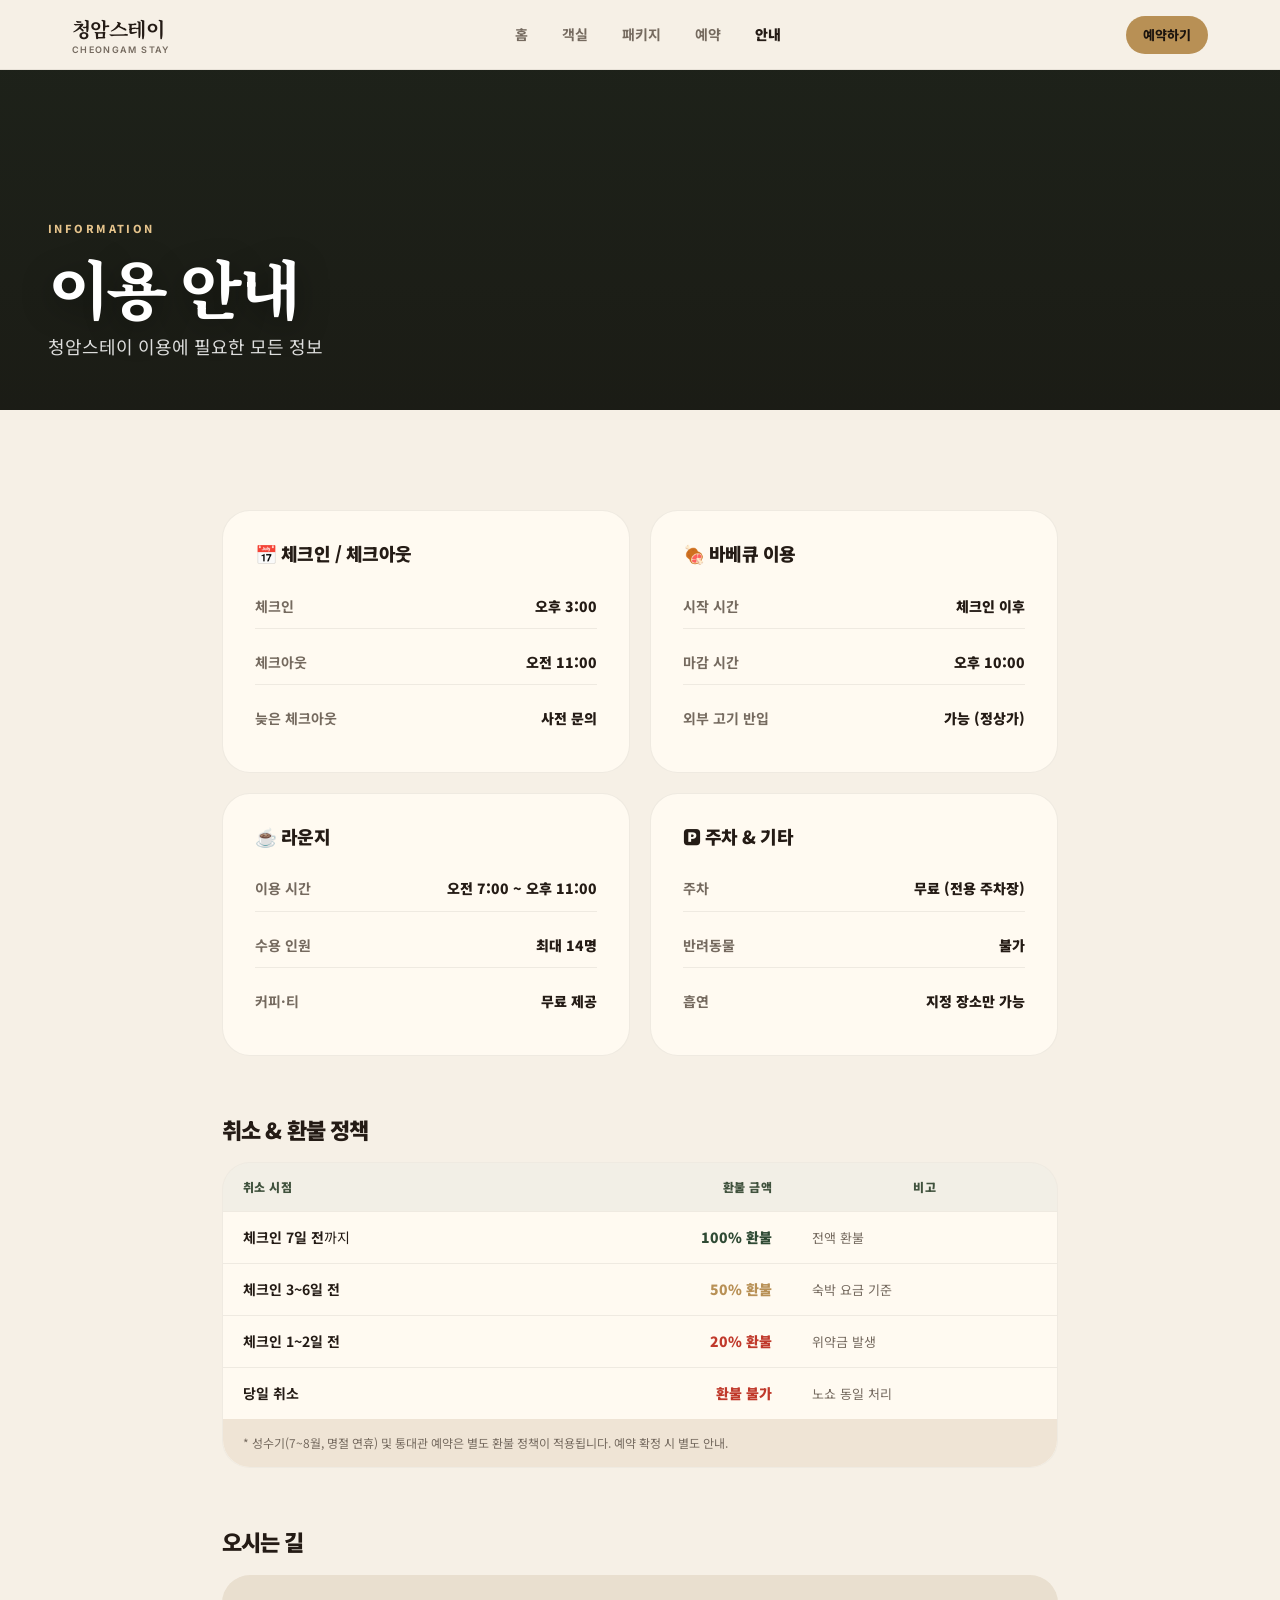
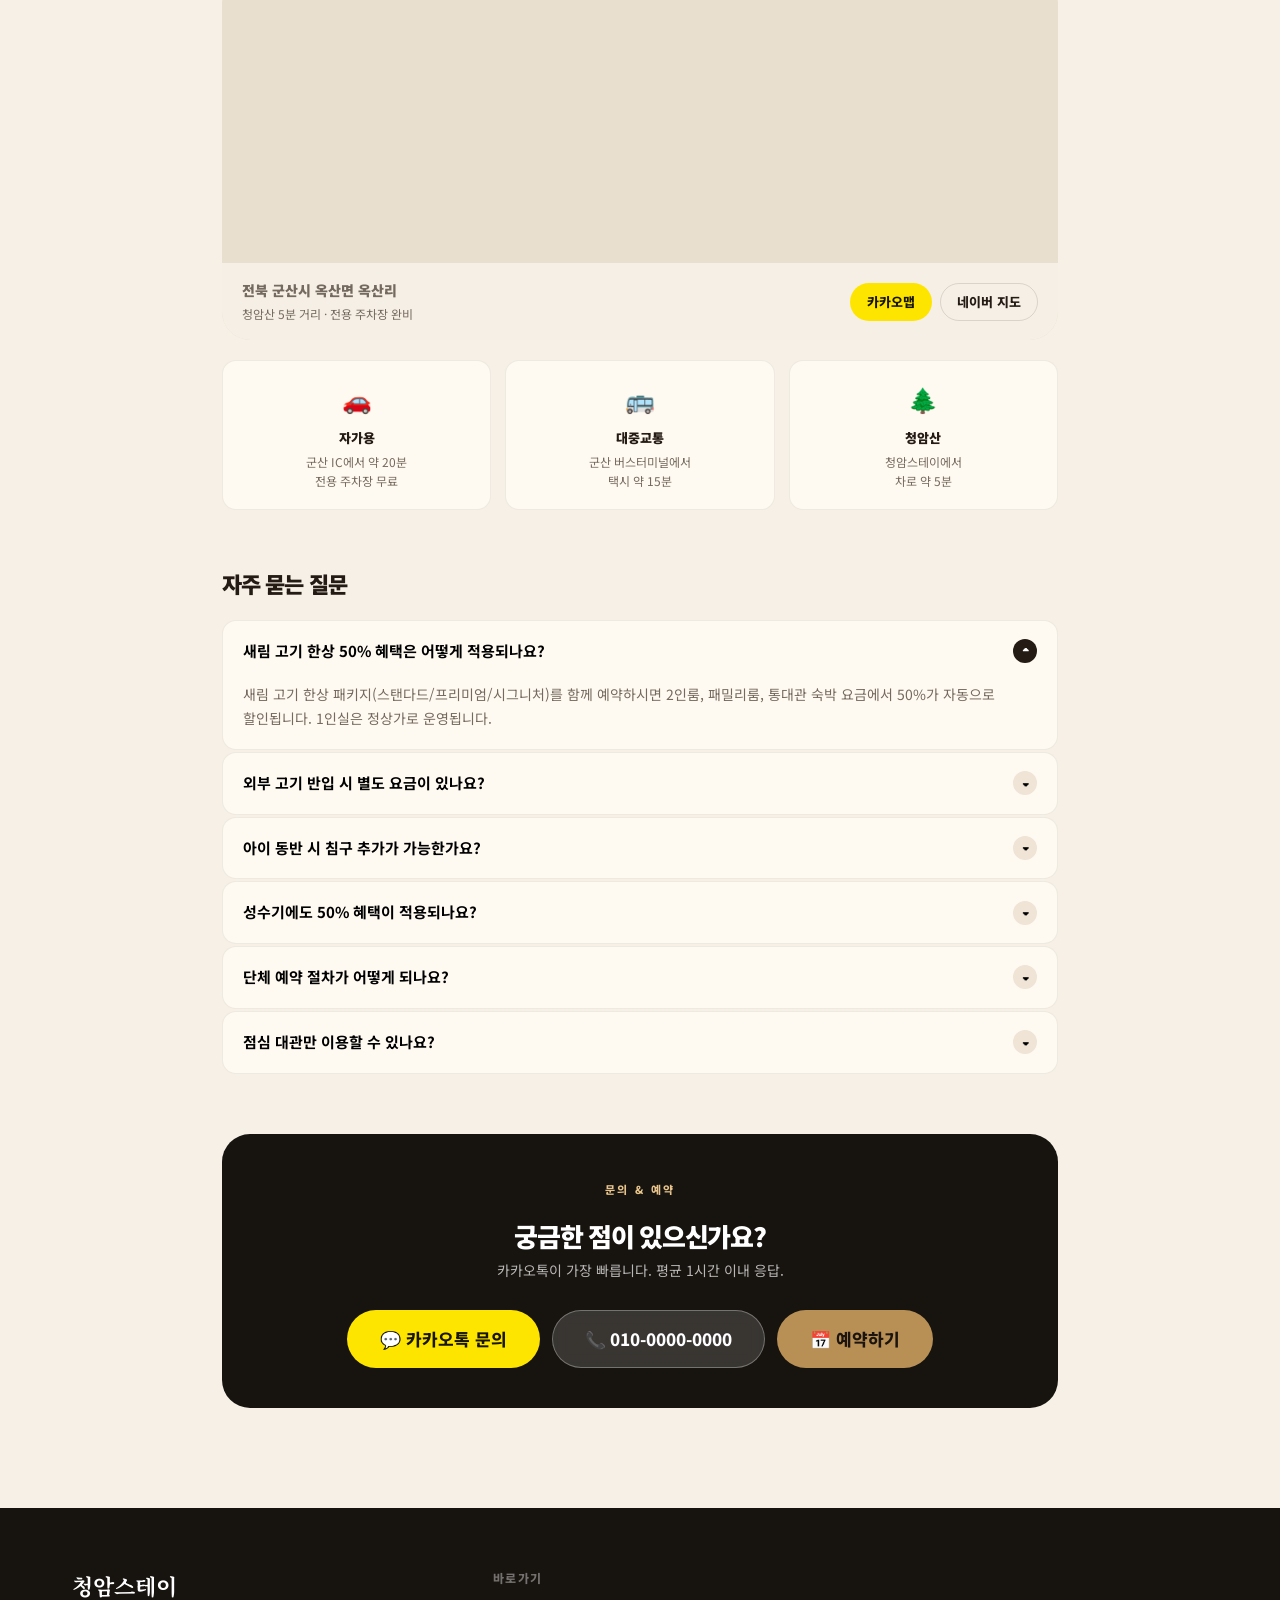
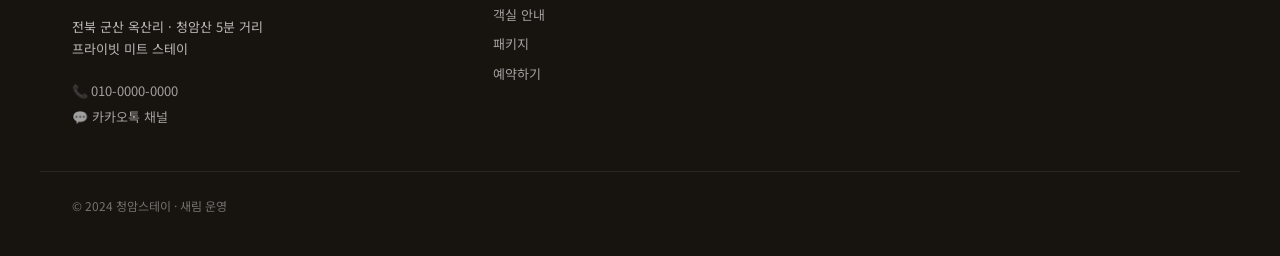
==== about.html @ bd7e9aa5 "feat: 청암스테이 예약 웹사이트 전면 재구축 - 야놀자/에어비앤비 스타일 멀티페이지 숙박 예약 사이트 - 페이지: index, rooms, packages, reservatio" ====
<!DOCTYPE html>
<html lang="ko">
<head>
  <meta charset="UTF-8"/>
  <meta name="viewport" content="width=device-width, initial-scale=1.0"/>
  <title>이용 안내 | 청암스테이</title>
  <link rel="preconnect" href="https://fonts.googleapis.com"/>
  <link rel="preconnect" href="https://fonts.gstatic.com" crossorigin/>
  <link href="https://fonts.googleapis.com/css2?family=Inter:wght@400;500;700;800;900&family=Noto+Sans+KR:wght@400;500;700;800;900&family=Noto+Serif+KR:wght@500;700;900&display=swap" rel="stylesheet"/>
  <link rel="stylesheet" href="css/style.css"/>
</head>
<body>

<nav class="nav" id="siteNav">
  <div class="nav-inner">
    <a class="nav-brand" href="index.html">
      <div class="nav-logo">청암스테이<span>Cheongam Stay</span></div>
    </a>
    <div class="nav-links">
      <a href="index.html">홈</a>
      <a href="rooms.html">객실</a>
      <a href="packages.html">패키지</a>
      <a href="reservation.html">예약</a>
      <a href="about.html" class="active">안내</a>
    </div>
    <div class="nav-actions">
      <a href="reservation.html" class="btn btn-gold btn-sm">예약하기</a>
      <button class="nav-toggle" id="navToggle"><span></span><span></span><span></span></button>
    </div>
  </div>
</nav>
<div class="nav-drawer" id="navDrawer">
  <a href="index.html">🏠 홈</a>
  <a href="rooms.html">🛏️ 객실 안내</a>
  <a href="packages.html">🥩 패키지</a>
  <a href="reservation.html">📅 예약하기</a>
  <a href="about.html">ℹ️ 이용 안내</a>
  <a href="reservation.html" class="btn btn-gold">예약하기</a>
</div>

<!-- HERO -->
<div class="page-hero" style="height:clamp(200px,28vw,340px)">
  <img src="images/mountain.jpg" alt="청암산" loading="eager" onerror="this.style.display='none'"/>
  <div class="page-hero-content">
    <div>
      <div class="eyebrow" style="color:var(--gold-light)">INFORMATION</div>
      <h1>이용 안내</h1>
      <p>청암스테이 이용에 필요한 모든 정보</p>
    </div>
  </div>
</div>

<section class="section">
  <div class="wrap" style="max-width:900px">

    <!-- 기본 안내 -->
    <div style="display:grid;grid-template-columns:1fr 1fr;gap:20px;margin-bottom:60px" class="fade-up">
      <div style="background:var(--paper);border-radius:var(--r-xl);padding:32px;border:1px solid var(--line-soft)">
        <h3 style="font-size:18px;font-weight:900;margin-bottom:20px;letter-spacing:-.03em">📅 체크인 / 체크아웃</h3>
        <div style="display:grid;gap:12px">
          <div style="display:flex;justify-content:space-between;padding:10px 0;border-bottom:1px solid var(--line-soft);font-size:14px">
            <span style="color:var(--muted);font-weight:700">체크인</span>
            <span style="font-weight:900">오후 3:00</span>
          </div>
          <div style="display:flex;justify-content:space-between;padding:10px 0;border-bottom:1px solid var(--line-soft);font-size:14px">
            <span style="color:var(--muted);font-weight:700">체크아웃</span>
            <span style="font-weight:900">오전 11:00</span>
          </div>
          <div style="display:flex;justify-content:space-between;padding:10px 0;font-size:14px">
            <span style="color:var(--muted);font-weight:700">늦은 체크아웃</span>
            <span style="font-weight:900">사전 문의</span>
          </div>
        </div>
      </div>

      <div style="background:var(--paper);border-radius:var(--r-xl);padding:32px;border:1px solid var(--line-soft)">
        <h3 style="font-size:18px;font-weight:900;margin-bottom:20px;letter-spacing:-.03em">🍖 바베큐 이용</h3>
        <div style="display:grid;gap:12px">
          <div style="display:flex;justify-content:space-between;padding:10px 0;border-bottom:1px solid var(--line-soft);font-size:14px">
            <span style="color:var(--muted);font-weight:700">시작 시간</span>
            <span style="font-weight:900">체크인 이후</span>
          </div>
          <div style="display:flex;justify-content:space-between;padding:10px 0;border-bottom:1px solid var(--line-soft);font-size:14px">
            <span style="color:var(--muted);font-weight:700">마감 시간</span>
            <span style="font-weight:900">오후 10:00</span>
          </div>
          <div style="display:flex;justify-content:space-between;padding:10px 0;font-size:14px">
            <span style="color:var(--muted);font-weight:700">외부 고기 반입</span>
            <span style="font-weight:900">가능 (정상가)</span>
          </div>
        </div>
      </div>

      <div style="background:var(--paper);border-radius:var(--r-xl);padding:32px;border:1px solid var(--line-soft)">
        <h3 style="font-size:18px;font-weight:900;margin-bottom:20px;letter-spacing:-.03em">☕ 라운지</h3>
        <div style="display:grid;gap:12px">
          <div style="display:flex;justify-content:space-between;padding:10px 0;border-bottom:1px solid var(--line-soft);font-size:14px">
            <span style="color:var(--muted);font-weight:700">이용 시간</span>
            <span style="font-weight:900">오전 7:00 ~ 오후 11:00</span>
          </div>
          <div style="display:flex;justify-content:space-between;padding:10px 0;border-bottom:1px solid var(--line-soft);font-size:14px">
            <span style="color:var(--muted);font-weight:700">수용 인원</span>
            <span style="font-weight:900">최대 14명</span>
          </div>
          <div style="display:flex;justify-content:space-between;padding:10px 0;font-size:14px">
            <span style="color:var(--muted);font-weight:700">커피·티</span>
            <span style="font-weight:900">무료 제공</span>
          </div>
        </div>
      </div>

      <div style="background:var(--paper);border-radius:var(--r-xl);padding:32px;border:1px solid var(--line-soft)">
        <h3 style="font-size:18px;font-weight:900;margin-bottom:20px;letter-spacing:-.03em">🅿️ 주차 & 기타</h3>
        <div style="display:grid;gap:12px">
          <div style="display:flex;justify-content:space-between;padding:10px 0;border-bottom:1px solid var(--line-soft);font-size:14px">
            <span style="color:var(--muted);font-weight:700">주차</span>
            <span style="font-weight:900">무료 (전용 주차장)</span>
          </div>
          <div style="display:flex;justify-content:space-between;padding:10px 0;border-bottom:1px solid var(--line-soft);font-size:14px">
            <span style="color:var(--muted);font-weight:700">반려동물</span>
            <span style="font-weight:900">불가</span>
          </div>
          <div style="display:flex;justify-content:space-between;padding:10px 0;font-size:14px">
            <span style="color:var(--muted);font-weight:700">흡연</span>
            <span style="font-weight:900">지정 장소만 가능</span>
          </div>
        </div>
      </div>
    </div>

    <!-- 취소 환불 -->
    <div style="margin-bottom:60px" class="fade-up">
      <h2 style="font-size:22px;font-weight:900;letter-spacing:-.04em;margin-bottom:20px">취소 & 환불 정책</h2>
      <div style="background:var(--paper);border-radius:var(--r-xl);border:1px solid var(--line-soft);overflow:hidden">
        <table style="width:100%;border-collapse:collapse">
          <thead>
            <tr style="background:rgba(47,74,52,.06)">
              <th style="text-align:left;padding:14px 20px;font-size:12px;font-weight:900;color:#40523d;letter-spacing:.04em">취소 시점</th>
              <th style="text-align:right;padding:14px 20px;font-size:12px;font-weight:900;color:#40523d;letter-spacing:.04em">환불 금액</th>
              <th style="padding:14px 20px;font-size:12px;font-weight:900;color:#40523d;letter-spacing:.04em">비고</th>
            </tr>
          </thead>
          <tbody>
            <tr style="border-top:1px solid var(--line-soft)">
              <td style="padding:14px 20px;font-size:14px"><strong>체크인 7일 전</strong>까지</td>
              <td style="padding:14px 20px;font-size:14px;text-align:right;font-weight:900;color:var(--green)">100% 환불</td>
              <td style="padding:14px 20px;font-size:13px;color:var(--muted)">전액 환불</td>
            </tr>
            <tr style="border-top:1px solid var(--line-soft)">
              <td style="padding:14px 20px;font-size:14px"><strong>체크인 3~6일 전</strong></td>
              <td style="padding:14px 20px;font-size:14px;text-align:right;font-weight:900;color:var(--gold)">50% 환불</td>
              <td style="padding:14px 20px;font-size:13px;color:var(--muted)">숙박 요금 기준</td>
            </tr>
            <tr style="border-top:1px solid var(--line-soft)">
              <td style="padding:14px 20px;font-size:14px"><strong>체크인 1~2일 전</strong></td>
              <td style="padding:14px 20px;font-size:14px;text-align:right;font-weight:900;color:#c0392b">20% 환불</td>
              <td style="padding:14px 20px;font-size:13px;color:var(--muted)">위약금 발생</td>
            </tr>
            <tr style="border-top:1px solid var(--line-soft)">
              <td style="padding:14px 20px;font-size:14px"><strong>당일 취소</strong></td>
              <td style="padding:14px 20px;font-size:14px;text-align:right;font-weight:900;color:#c0392b">환불 불가</td>
              <td style="padding:14px 20px;font-size:13px;color:var(--muted)">노쇼 동일 처리</td>
            </tr>
          </tbody>
        </table>
        <div style="padding:14px 20px;background:var(--bg-soft);font-size:12px;color:var(--muted)">
          * 성수기(7~8월, 명절 연휴) 및 통대관 예약은 별도 환불 정책이 적용됩니다. 예약 확정 시 별도 안내.
        </div>
      </div>
    </div>

    <!-- 오시는 길 -->
    <div style="margin-bottom:60px" class="fade-up" id="location">
      <h2 style="font-size:22px;font-weight:900;letter-spacing:-.04em;margin-bottom:20px">오시는 길</h2>

      <div class="map-placeholder">
        <!-- 실제 서비스 시 구글 지도 또는 카카오 지도 iframe으로 교체 -->
        <iframe
          src="https://www.google.com/maps/embed?pb=!1m18!1m12!1m3!1d3177.000!2d126.73!3d35.96!2m3!1f0!2f0!3f0!3m2!1i1024!2i768!4f13.1!3m3!1m2!1s0x0%3A0x0!2z6rSR7KCc7Iqk7Yq4!5e0!3m2!1sko!2skr!4v0000000000"
          allowfullscreen=""
          loading="lazy"
          title="청암스테이 위치"
          style="opacity:0.8"
          onerror="this.parentElement.innerHTML='<div style=\'padding:40px;text-align:center\'><div style=\'font-size:40px;margin-bottom:12px\'>📍</div><div style=\'font-size:16px;font-weight:700\'>전북 군산시 옥산면 옥산리</div><div style=\'font-size:13px;color:var(--muted);margin-top:6px\'>청암산 5분 거리</div></div>'"
        ></iframe>
        <div style="position:absolute;bottom:0;left:0;right:0;background:rgba(246,240,230,.95);padding:16px 20px;display:flex;justify-content:space-between;align-items:center;flex-wrap:wrap;gap:10px">
          <div>
            <div style="font-size:14px;font-weight:900">전북 군산시 옥산면 옥산리</div>
            <div style="font-size:12px;color:var(--muted);margin-top:2px">청암산 5분 거리 · 전용 주차장 완비</div>
          </div>
          <div style="display:flex;gap:8px">
            <a href="https://map.kakao.com" target="_blank" rel="noopener" class="btn btn-kakao btn-sm">카카오맵</a>
            <a href="https://naver.me" target="_blank" rel="noopener" class="btn btn-outline btn-sm">네이버 지도</a>
          </div>
        </div>
      </div>

      <div style="display:grid;grid-template-columns:repeat(3,1fr);gap:14px;margin-top:20px">
        <div style="background:var(--paper);border-radius:var(--r-md);border:1px solid var(--line-soft);padding:18px;text-align:center">
          <div style="font-size:24px;margin-bottom:8px">🚗</div>
          <div style="font-size:13px;font-weight:900;margin-bottom:4px">자가용</div>
          <div style="font-size:12px;color:var(--muted);line-height:1.6">군산 IC에서 약 20분<br/>전용 주차장 무료</div>
        </div>
        <div style="background:var(--paper);border-radius:var(--r-md);border:1px solid var(--line-soft);padding:18px;text-align:center">
          <div style="font-size:24px;margin-bottom:8px">🚌</div>
          <div style="font-size:13px;font-weight:900;margin-bottom:4px">대중교통</div>
          <div style="font-size:12px;color:var(--muted);line-height:1.6">군산 버스터미널에서<br/>택시 약 15분</div>
        </div>
        <div style="background:var(--paper);border-radius:var(--r-md);border:1px solid var(--line-soft);padding:18px;text-align:center">
          <div style="font-size:24px;margin-bottom:8px">🌲</div>
          <div style="font-size:13px;font-weight:900;margin-bottom:4px">청암산</div>
          <div style="font-size:12px;color:var(--muted);line-height:1.6">청암스테이에서<br/>차로 약 5분</div>
        </div>
      </div>
    </div>

    <!-- FAQ -->
    <div class="fade-up" id="faq">
      <h2 style="font-size:22px;font-weight:900;letter-spacing:-.04em;margin-bottom:24px">자주 묻는 질문</h2>
      <div class="faq-list">
        <div class="faq-item open">
          <button class="faq-question"><span>새림 고기 한상 50% 혜택은 어떻게 적용되나요?</span><span class="icon">▾</span></button>
          <div class="faq-answer"><div class="faq-answer-inner">새림 고기 한상 패키지(스탠다드/프리미엄/시그니처)를 함께 예약하시면 2인룸, 패밀리룸, 통대관 숙박 요금에서 50%가 자동으로 할인됩니다. 1인실은 정상가로 운영됩니다.</div></div>
        </div>
        <div class="faq-item">
          <button class="faq-question"><span>외부 고기 반입 시 별도 요금이 있나요?</span><span class="icon">▾</span></button>
          <div class="faq-answer"><div class="faq-answer-inner">외부 고기 반입은 가능합니다. 단, 바베큐 그릴·숯·도구 세팅 서비스를 이용하실 경우 세팅비가 별도로 발생합니다. 자세한 금액은 예약 상담 시 안내드립니다.</div></div>
        </div>
        <div class="faq-item">
          <button class="faq-question"><span>아이 동반 시 침구 추가가 가능한가요?</span><span class="icon">▾</span></button>
          <div class="faq-answer"><div class="faq-answer-inner">패밀리룸의 경우 온돌 바닥에 추가 이불 제공이 가능합니다. 유아 침대(범퍼 침대)가 필요하신 경우 사전에 요청해 주시면 최대한 준비해 드리겠습니다.</div></div>
        </div>
        <div class="faq-item">
          <button class="faq-question"><span>성수기에도 50% 혜택이 적용되나요?</span><span class="icon">▾</span></button>
          <div class="faq-answer"><div class="faq-answer-inner">네. 성수기 기간에도 새림 고기 한상 이용 시 2인룸·패밀리룸·통대관 숙박 요금 50% 혜택은 동일하게 적용됩니다. 성수기 요금 자체가 올라가지만 50% 할인은 그대로입니다.</div></div>
        </div>
        <div class="faq-item">
          <button class="faq-question"><span>단체 예약 절차가 어떻게 되나요?</span><span class="icon">▾</span></button>
          <div class="faq-answer"><div class="faq-answer-inner">10인 이상 단체는 카카오톡 또는 전화로 먼저 날짜와 인원을 문의해 주세요. 견적 안내 → 계약금 입금 → 예약 확정 순으로 진행됩니다.</div></div>
        </div>
        <div class="faq-item">
          <button class="faq-question"><span>점심 대관만 이용할 수 있나요?</span><span class="icon">▾</span></button>
          <div class="faq-answer"><div class="faq-answer-inner">가능합니다. 오전 11시~오후 3시 사이 점심 대관을 운영합니다. 마당과 라운지를 대관하여 식사와 티타임을 즐기실 수 있습니다. 요금은 인원에 따라 상이합니다.</div></div>
        </div>
      </div>
    </div>

    <!-- Contact -->
    <div style="margin-top:60px;background:var(--darker);border-radius:var(--r-xl);padding:40px;text-align:center;color:#fff" class="fade-up">
      <div class="eyebrow" style="color:var(--gold-light)">문의 & 예약</div>
      <h2 style="font-size:26px;font-weight:900;letter-spacing:-.05em;margin:12px 0 8px">궁금한 점이 있으신가요?</h2>
      <p style="color:rgba(255,255,255,.7);font-size:14px;margin-bottom:28px">카카오톡이 가장 빠릅니다. 평균 1시간 이내 응답.</p>
      <div style="display:flex;gap:12px;justify-content:center;flex-wrap:wrap">
        <a href="https://pf.kakao.com" target="_blank" rel="noopener" class="btn btn-kakao btn-lg">💬 카카오톡 문의</a>
        <a href="tel:010-0000-0000" class="btn btn-ghost btn-lg">📞 010-0000-0000</a>
        <a href="reservation.html" class="btn btn-gold btn-lg">📅 예약하기</a>
      </div>
    </div>

  </div>
</section>

<footer class="footer">
  <div class="footer-inner">
    <div class="footer-brand">
      <div class="footer-logo">청암스테이</div>
      <p class="footer-desc">전북 군산 옥산리 · 청암산 5분 거리<br/>프라이빗 미트 스테이</p>
      <div class="footer-contact">
        <a href="tel:010-0000-0000">📞 010-0000-0000</a>
        <a href="https://pf.kakao.com" target="_blank">💬 카카오톡 채널</a>
      </div>
    </div>
    <div>
      <div class="footer-heading">바로가기</div>
      <div class="footer-links">
        <a href="rooms.html">객실 안내</a>
        <a href="packages.html">패키지</a>
        <a href="reservation.html">예약하기</a>
      </div>
    </div>
    <div></div><div></div>
  </div>
  <div class="footer-bottom">
    <span>© 2024 청암스테이 · 새림 운영</span>
  </div>
</footer>

<div class="mobile-cta">
  <div class="mobile-cta-price">
    <span class="price">예약 문의</span>
    <span class="per"> 카카오톡 1시간 내 응답</span>
  </div>
  <a href="reservation.html" class="btn btn-gold">예약하기</a>
</div>

<script src="js/main.js"></script>
</body>
</html>
---- css/style.css ----
/* ============================================================
   청암스테이 — 메인 스타일시트
   야놀자/에어비앤비 스타일 숙박 예약 사이트
   ============================================================ */

:root {
  /* Colors */
  --bg: #f6f0e6;
  --bg-soft: #efe4d5;
  --bg-warm: #f1e7d8;
  --bg-deep: #e9dfcf;
  --paper: #fffaf1;
  --ink: #241b15;
  --ink-soft: #3a2e23;
  --muted: #756a5f;
  --muted-light: #9b9085;
  --deep: #1f251c;
  --darker: #17130F;
  --green: #2f4a34;
  --olive: #68734e;
  --gold: #b89055;
  --gold-soft: #d4a96a;
  --gold-light: #e6c48c;
  --line: rgba(36,27,21,.13);
  --line-soft: rgba(36,27,21,.07);
  --white: #ffffff;

  /* Shadows */
  --shadow-xs: 0 2px 8px rgba(36,27,21,.05);
  --shadow-sm: 0 4px 14px rgba(36,27,21,.08);
  --shadow-md: 0 12px 32px rgba(36,27,21,.12);
  --shadow-lg: 0 24px 60px rgba(36,27,21,.16);

  /* Radius */
  --r-sm: 8px;
  --r-md: 14px;
  --r-lg: 20px;
  --r-xl: 28px;
  --r-pill: 999px;

  /* Layout */
  --max: 1200px;
  --gutter: clamp(16px, 4vw, 32px);
  --nav-h: 70px;

  /* Typography */
  --t-xs: 11px;
  --t-sm: 13px;
  --t-body: clamp(14px, 1.3vw, 16px);
  --t-lead: clamp(16px, 1.6vw, 18px);
  --t-h4: clamp(17px, 1.8vw, 20px);
  --t-h3: clamp(20px, 2.2vw, 24px);
  --t-h2: clamp(26px, 3.8vw, 44px);
  --t-h1: clamp(32px, 5.5vw, 64px);

  /* Fonts */
  --font-ko: "Noto Sans KR", "Apple SD Gothic Neo", -apple-system, BlinkMacSystemFont, sans-serif;
  --font-serif: "Noto Serif KR", Georgia, serif;
  --font-en: "Inter", -apple-system, BlinkMacSystemFont, sans-serif;

  /* Easing */
  --ease: cubic-bezier(.2,.7,.2,1);
  --dur: .2s;
}

/* ============================================================
   RESET
   ============================================================ */
*, *::before, *::after { box-sizing: border-box; margin: 0; padding: 0; }
html { scroll-behavior: smooth; -webkit-text-size-adjust: 100%; }
body {
  background: var(--bg);
  color: var(--ink);
  font-family: var(--font-ko);
  font-size: var(--t-body);
  line-height: 1.65;
  word-break: keep-all;
  overflow-wrap: break-word;
  -webkit-font-smoothing: antialiased;
  overflow-x: hidden;
}
a { color: inherit; text-decoration: none; }
img { display: block; max-width: 100%; height: auto; }
button { font: inherit; cursor: pointer; border: none; background: none; }
h1,h2,h3,h4,h5 { line-height: 1.2; letter-spacing: -.04em; font-weight: 800; }
p { margin: 0; }
ul, ol { list-style: none; }

@media (prefers-reduced-motion: reduce) {
  *, *::before, *::after {
    animation-duration: .01ms !important;
    transition-duration: .01ms !important;
  }
}

/* ============================================================
   LAYOUT
   ============================================================ */
.wrap { max-width: var(--max); margin: 0 auto; padding: 0 var(--gutter); }
.section { padding: clamp(60px, 8vw, 100px) 0; }
.section-tight { padding: clamp(40px, 5vw, 64px) 0; }
.center { text-align: center; }
.grid { display: grid; gap: clamp(14px, 2vw, 20px); }

/* ============================================================
   TYPOGRAPHY
   ============================================================ */
.eyebrow {
  display: inline-block;
  font-size: var(--t-xs);
  letter-spacing: .22em;
  text-transform: uppercase;
  color: var(--gold);
  font-weight: 800;
  margin-bottom: 10px;
}
.section-title {
  font-size: var(--t-h2);
  letter-spacing: -.05em;
  margin-bottom: 16px;
}
.section-lead {
  font-size: var(--t-lead);
  color: var(--muted);
  max-width: 600px;
  line-height: 1.7;
}
.center .section-lead { margin: 0 auto; }

/* ============================================================
   BADGES & PILLS
   ============================================================ */
.badge {
  display: inline-flex;
  align-items: center;
  gap: 5px;
  padding: 4px 10px;
  border-radius: var(--r-pill);
  font-size: 11px;
  font-weight: 800;
  letter-spacing: .02em;
}
.badge-gold {
  background: rgba(184,144,85,.12);
  border: 1px solid rgba(184,144,85,.3);
  color: #7a4f20;
}
.badge-green {
  background: rgba(47,74,52,.1);
  border: 1px solid rgba(47,74,52,.2);
  color: var(--green);
}

/* ============================================================
   BUTTONS
   ============================================================ */
.btn {
  display: inline-flex;
  align-items: center;
  justify-content: center;
  gap: 8px;
  padding: 0 24px;
  height: 50px;
  border-radius: var(--r-pill);
  font-size: 15px;
  font-weight: 800;
  border: 1.5px solid transparent;
  transition: transform var(--dur) var(--ease), box-shadow var(--dur) var(--ease), background var(--dur) var(--ease), border-color var(--dur) var(--ease);
  white-space: nowrap;
  cursor: pointer;
}
.btn:hover { transform: translateY(-2px); box-shadow: var(--shadow-md); }
.btn:active { transform: translateY(0); transition-duration: .06s; }

.btn-sm { height: 38px; padding: 0 16px; font-size: 13px; }
.btn-lg { height: 58px; padding: 0 32px; font-size: 17px; }

.btn-primary { background: var(--ink); color: #fff; }
.btn-primary:hover { background: #000; }

.btn-gold { background: var(--gold); color: #1c140e; }
.btn-gold:hover { background: var(--gold-soft); }

.btn-outline { background: transparent; color: var(--ink); border-color: var(--line); }
.btn-outline:hover { background: var(--bg-soft); }

.btn-white { background: #fff; color: var(--ink); }
.btn-white:hover { background: var(--paper); }

.btn-ghost { background: rgba(255,255,255,.15); color: #fff; border-color: rgba(255,255,255,.3); backdrop-filter: blur(8px); }
.btn-ghost:hover { background: rgba(255,255,255,.25); }

.btn-kakao { background: #FEE500; color: #181600; }
.btn-kakao:hover { background: #ffd900; }

/* ============================================================
   NAVIGATION
   ============================================================ */
.nav {
  position: fixed;
  inset: 0 0 auto 0;
  z-index: 100;
  height: var(--nav-h);
  background: rgba(246,240,230,.92);
  backdrop-filter: blur(20px) saturate(140%);
  -webkit-backdrop-filter: blur(20px) saturate(140%);
  border-bottom: 1px solid var(--line-soft);
  transition: background var(--dur) var(--ease), box-shadow var(--dur) var(--ease);
}
.nav.scrolled {
  background: rgba(246,240,230,.98);
  box-shadow: var(--shadow-sm);
}
.nav-inner {
  max-width: var(--max);
  margin: 0 auto;
  padding: 0 var(--gutter);
  height: 100%;
  display: flex;
  align-items: center;
  justify-content: space-between;
  gap: 16px;
}
.nav-brand {
  display: flex;
  align-items: center;
  gap: 10px;
  flex-shrink: 0;
}
.nav-logo {
  font-family: var(--font-serif);
  font-size: 20px;
  font-weight: 700;
  letter-spacing: -.03em;
  color: var(--ink);
}
.nav-logo span {
  display: block;
  font-size: 9px;
  font-family: var(--font-en);
  letter-spacing: .15em;
  text-transform: uppercase;
  color: var(--muted);
  font-weight: 600;
  margin-top: -2px;
}

.nav-links {
  display: flex;
  align-items: center;
  gap: 6px;
}
.nav-links a {
  padding: 8px 14px;
  border-radius: var(--r-pill);
  font-size: 14px;
  font-weight: 700;
  color: var(--muted);
  transition: color var(--dur) var(--ease), background var(--dur) var(--ease);
}
.nav-links a:hover { color: var(--ink); background: var(--bg-soft); }
.nav-links a.active { color: var(--ink); font-weight: 900; }

.nav-actions {
  display: flex;
  align-items: center;
  gap: 10px;
  flex-shrink: 0;
}

.nav-toggle {
  display: none;
  flex-direction: column;
  justify-content: center;
  gap: 5px;
  width: 40px;
  height: 40px;
  border-radius: 10px;
  border: 1px solid var(--line);
  background: rgba(255,250,241,.6);
  padding: 0 10px;
}
.nav-toggle span {
  display: block;
  height: 2px;
  background: var(--ink);
  border-radius: 2px;
  transition: transform var(--dur) var(--ease), opacity var(--dur) var(--ease);
}
.nav-toggle.open span:nth-child(1) { transform: translateY(7px) rotate(45deg); }
.nav-toggle.open span:nth-child(2) { opacity: 0; }
.nav-toggle.open span:nth-child(3) { transform: translateY(-7px) rotate(-45deg); }

/* Mobile Drawer */
.nav-drawer {
  display: none;
  position: fixed;
  inset: var(--nav-h) 0 0 0;
  background: rgba(246,240,230,.98);
  backdrop-filter: blur(20px);
  z-index: 99;
  padding: 24px var(--gutter) 40px;
  flex-direction: column;
  overflow-y: auto;
  transform: translateX(100%);
  transition: transform .3s var(--ease);
}
.nav-drawer.open { transform: translateX(0); }
.nav-drawer a {
  padding: 16px 0;
  font-size: 18px;
  font-weight: 800;
  color: var(--ink);
  border-bottom: 1px solid var(--line-soft);
}
.nav-drawer .btn { margin-top: 20px; }

/* ============================================================
   PAGE HERO (Airbnb style)
   ============================================================ */
.page-hero {
  margin-top: var(--nav-h);
  position: relative;
  height: clamp(300px, 50vw, 520px);
  overflow: hidden;
  background: var(--deep);
}
.page-hero img {
  width: 100%;
  height: 100%;
  object-fit: cover;
  opacity: .85;
}
.page-hero::after {
  content: '';
  position: absolute;
  inset: 0;
  background: linear-gradient(180deg, rgba(23,19,15,.2) 0%, rgba(23,19,15,.5) 100%);
}
.page-hero-content {
  position: absolute;
  inset: 0;
  z-index: 2;
  display: flex;
  align-items: flex-end;
  padding: clamp(24px, 4vw, 48px) clamp(20px, 4vw, 48px);
}
.page-hero-content h1 {
  font-size: var(--t-h1);
  color: #fff;
  text-shadow: 0 8px 32px rgba(0,0,0,.4);
  letter-spacing: -.06em;
  font-family: var(--font-serif);
}
.page-hero-content p {
  font-size: var(--t-lead);
  color: rgba(255,255,255,.85);
  margin-top: 8px;
}

/* ============================================================
   SEARCH BAR (야놀자 스타일)
   ============================================================ */
.search-bar {
  background: #fff;
  border-radius: var(--r-xl);
  box-shadow: var(--shadow-lg);
  padding: 10px;
  display: flex;
  align-items: center;
  gap: 0;
  max-width: 860px;
  width: 100%;
}
.search-field {
  flex: 1;
  padding: 10px 20px;
  border-right: 1px solid var(--line-soft);
  min-width: 0;
}
.search-field:last-of-type { border-right: none; }
.search-field label {
  display: block;
  font-size: 10px;
  font-weight: 900;
  letter-spacing: .1em;
  text-transform: uppercase;
  color: var(--ink);
  margin-bottom: 2px;
}
.search-field input, .search-field select {
  width: 100%;
  border: none;
  outline: none;
  font-size: 14px;
  color: var(--muted);
  background: transparent;
  font-family: var(--font-ko);
  cursor: pointer;
}
.search-field input::placeholder { color: var(--muted-light); }

/* ============================================================
   HOME HERO
   ============================================================ */
.home-hero {
  position: relative;
  min-height: min(92vh, 780px);
  display: flex;
  flex-direction: column;
  justify-content: center;
  overflow: hidden;
  background: var(--deep);
}
.home-hero-bg {
  position: absolute;
  inset: 0;
  width: 100%;
  height: 100%;
  object-fit: cover;
  opacity: .7;
}
.home-hero::after {
  content: '';
  position: absolute;
  inset: 0;
  background: linear-gradient(180deg,
    rgba(23,19,15,.4) 0%,
    rgba(23,19,15,.2) 40%,
    rgba(23,19,15,.6) 100%
  );
}
.home-hero-content {
  position: relative;
  z-index: 2;
  padding: calc(var(--nav-h) + 40px) var(--gutter) 60px;
  max-width: var(--max);
  margin: 0 auto;
  width: 100%;
}
.home-hero-content .eyebrow { color: var(--gold-light); }
.home-hero-content h1 {
  font-size: var(--t-h1);
  color: #fff;
  text-shadow: 0 12px 40px rgba(0,0,0,.5);
  letter-spacing: -.07em;
  line-height: 1.05;
  font-family: var(--font-serif);
  margin-bottom: 16px;
}
.home-hero-content p {
  font-size: clamp(15px, 1.8vw, 20px);
  color: rgba(255,255,255,.88);
  line-height: 1.6;
  margin-bottom: 32px;
  max-width: 600px;
}

/* Hero Stats */
.hero-stats {
  display: grid;
  grid-template-columns: repeat(4, 1fr);
  gap: 10px;
  max-width: 700px;
  margin-top: 40px;
}
.hero-stat {
  background: rgba(255,250,241,.15);
  backdrop-filter: blur(12px);
  -webkit-backdrop-filter: blur(12px);
  border: 1px solid rgba(255,255,255,.2);
  border-radius: var(--r-md);
  padding: 14px 16px;
  color: #fff;
}
.hero-stat b {
  display: block;
  font-size: clamp(18px, 2vw, 24px);
  font-weight: 900;
  letter-spacing: -.04em;
  line-height: 1.1;
}
.hero-stat span {
  display: block;
  font-size: 11px;
  opacity: .75;
  margin-top: 3px;
  line-height: 1.3;
}

/* Search overlay on hero */
.hero-search-wrap {
  position: relative;
  z-index: 2;
  padding: 0 var(--gutter) 60px;
  max-width: var(--max);
  margin: 0 auto;
  width: 100%;
}

/* ============================================================
   FEATURE CHIPS
   ============================================================ */
.chips {
  display: flex;
  gap: 10px;
  flex-wrap: wrap;
}
.chip {
  display: inline-flex;
  align-items: center;
  gap: 6px;
  padding: 8px 16px;
  border-radius: var(--r-pill);
  background: var(--paper);
  border: 1px solid var(--line);
  font-size: 13px;
  font-weight: 700;
  color: var(--ink-soft);
  transition: background var(--dur) var(--ease), transform var(--dur) var(--ease);
  cursor: pointer;
}
.chip:hover { background: var(--bg-soft); transform: translateY(-1px); }
.chip.active { background: var(--ink); color: #fff; border-color: var(--ink); }
.chip-icon { font-size: 16px; }

/* ============================================================
   ROOM CARDS (에어비앤비 스타일)
   ============================================================ */
.rooms-grid {
  display: grid;
  grid-template-columns: repeat(3, 1fr);
  gap: clamp(16px, 2vw, 24px);
}
.room-card {
  background: var(--paper);
  border-radius: var(--r-lg);
  overflow: hidden;
  border: 1px solid var(--line-soft);
  box-shadow: var(--shadow-xs);
  transition: transform .3s var(--ease), box-shadow .3s var(--ease);
  cursor: pointer;
  display: block;
  color: inherit;
}
.room-card:hover { transform: translateY(-4px); box-shadow: var(--shadow-md); }

.room-card-img {
  position: relative;
  aspect-ratio: 4/3;
  overflow: hidden;
  background: var(--bg-deep);
}
.room-card-img img {
  width: 100%;
  height: 100%;
  object-fit: cover;
  transition: transform .5s var(--ease);
}
.room-card:hover .room-card-img img { transform: scale(1.04); }

.room-card-badge {
  position: absolute;
  top: 12px;
  left: 12px;
}
.room-card-wish {
  position: absolute;
  top: 10px;
  right: 10px;
  width: 34px;
  height: 34px;
  border-radius: 50%;
  background: rgba(255,255,255,.85);
  backdrop-filter: blur(8px);
  display: flex;
  align-items: center;
  justify-content: center;
  font-size: 16px;
  border: none;
  cursor: pointer;
  transition: background var(--dur) var(--ease);
}
.room-card-wish:hover { background: #fff; }

.room-card-body { padding: 18px 20px 20px; }
.room-card-header {
  display: flex;
  justify-content: space-between;
  align-items: flex-start;
  gap: 8px;
  margin-bottom: 6px;
}
.room-card-name {
  font-size: 17px;
  font-weight: 800;
  letter-spacing: -.03em;
  line-height: 1.2;
}
.room-card-rating {
  display: flex;
  align-items: center;
  gap: 3px;
  font-size: 13px;
  font-weight: 700;
  flex-shrink: 0;
  color: var(--ink);
}
.room-card-desc {
  font-size: 13px;
  color: var(--muted);
  margin-bottom: 14px;
  line-height: 1.55;
}
.room-card-tags {
  display: flex;
  gap: 6px;
  flex-wrap: wrap;
  margin-bottom: 16px;
}
.room-tag {
  font-size: 11px;
  padding: 4px 10px;
  border-radius: var(--r-pill);
  background: var(--bg-soft);
  color: var(--muted);
  font-weight: 700;
}
.room-card-price {
  display: flex;
  justify-content: space-between;
  align-items: flex-end;
  padding-top: 14px;
  border-top: 1px solid var(--line-soft);
}
.price-original {
  font-size: 12px;
  color: var(--muted-light);
  text-decoration: line-through;
  display: block;
}
.price-current {
  font-size: 20px;
  font-weight: 900;
  letter-spacing: -.04em;
  color: var(--ink);
}
.price-unit {
  font-size: 12px;
  color: var(--muted);
  font-weight: 500;
}
.price-discount {
  font-size: 12px;
  color: #c0392b;
  font-weight: 900;
}

/* ============================================================
   PACKAGE CARDS
   ============================================================ */
.package-grid {
  display: grid;
  grid-template-columns: repeat(2, 1fr);
  gap: clamp(14px, 2vw, 20px);
}
.pkg-card {
  background: var(--paper);
  border-radius: var(--r-lg);
  border: 1px solid var(--line);
  overflow: hidden;
  display: flex;
  box-shadow: var(--shadow-xs);
  transition: transform .3s var(--ease), box-shadow .3s var(--ease);
}
.pkg-card:hover { transform: translateY(-3px); box-shadow: var(--shadow-md); }
.pkg-card.featured { border: 2px solid var(--gold); background: linear-gradient(135deg, #fffaf1, #f3eadb); }
.pkg-card-img {
  width: 200px;
  flex-shrink: 0;
  overflow: hidden;
  background: var(--bg-deep);
}
.pkg-card-img img { width: 100%; height: 100%; object-fit: cover; }
.pkg-card-body { padding: 24px; flex: 1; }
.pkg-badge {
  display: inline-block;
  font-size: 10px;
  letter-spacing: .12em;
  text-transform: uppercase;
  font-weight: 900;
  color: var(--gold);
  margin-bottom: 8px;
}
.pkg-card-name { font-size: 18px; font-weight: 900; margin-bottom: 8px; letter-spacing: -.03em; }
.pkg-card-desc { font-size: 13px; color: var(--muted); line-height: 1.6; margin-bottom: 14px; }
.pkg-items { display: flex; flex-wrap: wrap; gap: 6px; margin-bottom: 18px; }
.pkg-item {
  font-size: 12px;
  padding: 4px 10px;
  background: rgba(184,144,85,.1);
  border-radius: var(--r-pill);
  color: #7a4f20;
  font-weight: 700;
}
.pkg-price {
  font-size: 22px;
  font-weight: 900;
  color: var(--ink);
  letter-spacing: -.04em;
}
.pkg-price small {
  font-size: 12px;
  color: var(--muted);
  font-weight: 500;
  letter-spacing: 0;
}

/* ============================================================
   RESERVATION PAGE
   ============================================================ */
.reservation-layout {
  display: grid;
  grid-template-columns: 1fr 380px;
  gap: 32px;
  align-items: start;
  max-width: var(--max);
  margin: 0 auto;
  padding: 48px var(--gutter);
}

/* Calendar */
.calendar-section {
  background: var(--paper);
  border-radius: var(--r-xl);
  padding: 32px;
  border: 1px solid var(--line-soft);
  box-shadow: var(--shadow-sm);
}
.calendar-nav {
  display: flex;
  justify-content: space-between;
  align-items: center;
  margin-bottom: 20px;
}
.calendar-nav h3 {
  font-size: 18px;
  font-weight: 900;
  letter-spacing: -.03em;
}
.cal-nav-btn {
  width: 36px;
  height: 36px;
  border-radius: 50%;
  border: 1px solid var(--line);
  background: var(--bg);
  display: flex;
  align-items: center;
  justify-content: center;
  font-size: 16px;
  cursor: pointer;
  transition: background var(--dur) var(--ease);
}
.cal-nav-btn:hover { background: var(--bg-soft); }

.calendar-grid {
  display: grid;
  grid-template-columns: repeat(7, 1fr);
  gap: 4px;
}
.cal-day-name {
  text-align: center;
  font-size: 11px;
  font-weight: 900;
  color: var(--muted);
  letter-spacing: .06em;
  padding: 8px 0;
}
.cal-day {
  aspect-ratio: 1;
  display: flex;
  flex-direction: column;
  align-items: center;
  justify-content: center;
  border-radius: var(--r-sm);
  font-size: 13px;
  font-weight: 700;
  cursor: pointer;
  position: relative;
  transition: background var(--dur) var(--ease), color var(--dur) var(--ease);
  gap: 2px;
}
.cal-day:hover:not(.disabled):not(.past) { background: var(--bg-soft); }
.cal-day.selected { background: var(--ink); color: #fff; }
.cal-day.in-range { background: rgba(36,27,21,.08); }
.cal-day.check-in { background: var(--ink); color: #fff; border-radius: 50% 0 0 50%; }
.cal-day.check-out { background: var(--ink); color: #fff; border-radius: 0 50% 50% 0; }
.cal-day.disabled, .cal-day.past { opacity: .3; cursor: not-allowed; }
.cal-day.today { border: 2px solid var(--gold); }
.cal-price {
  font-size: 9px;
  color: var(--gold);
  font-weight: 700;
  line-height: 1;
}
.cal-day.selected .cal-price, .cal-day.check-in .cal-price, .cal-day.check-out .cal-price {
  color: rgba(255,255,255,.7);
}

/* Booking Summary Card */
.booking-card {
  background: var(--paper);
  border-radius: var(--r-xl);
  border: 1px solid var(--line-soft);
  box-shadow: var(--shadow-md);
  padding: 28px;
  position: sticky;
  top: calc(var(--nav-h) + 20px);
}
.booking-card-room {
  display: flex;
  gap: 12px;
  margin-bottom: 24px;
  padding-bottom: 20px;
  border-bottom: 1px solid var(--line-soft);
}
.booking-room-img {
  width: 80px;
  height: 60px;
  border-radius: var(--r-sm);
  object-fit: cover;
  background: var(--bg-deep);
  flex-shrink: 0;
}
.booking-room-info { flex: 1; }
.booking-room-name { font-size: 15px; font-weight: 900; margin-bottom: 4px; }
.booking-room-meta { font-size: 12px; color: var(--muted); }

.booking-dates {
  display: grid;
  grid-template-columns: 1fr 1fr;
  gap: 12px;
  margin-bottom: 20px;
}
.booking-date-field {
  border: 1.5px solid var(--line);
  border-radius: var(--r-md);
  padding: 12px 14px;
  cursor: pointer;
  transition: border-color var(--dur) var(--ease);
}
.booking-date-field:hover, .booking-date-field.active { border-color: var(--ink); }
.booking-date-label { font-size: 10px; font-weight: 900; letter-spacing: .1em; text-transform: uppercase; color: var(--muted); margin-bottom: 4px; }
.booking-date-value { font-size: 15px; font-weight: 800; letter-spacing: -.02em; }

.booking-guests {
  border: 1.5px solid var(--line);
  border-radius: var(--r-md);
  padding: 14px;
  margin-bottom: 20px;
  cursor: pointer;
}
.booking-guests-label { font-size: 10px; font-weight: 900; letter-spacing: .1em; text-transform: uppercase; color: var(--muted); margin-bottom: 4px; }
.booking-guests-value { font-size: 14px; font-weight: 700; }

.booking-price-breakdown {
  margin-bottom: 20px;
}
.price-row {
  display: flex;
  justify-content: space-between;
  align-items: center;
  padding: 8px 0;
  font-size: 14px;
}
.price-row.total {
  border-top: 1.5px solid var(--line);
  padding-top: 14px;
  margin-top: 6px;
  font-weight: 900;
  font-size: 16px;
}
.price-label { color: var(--muted-soft); }
.price-value { font-weight: 700; color: var(--ink); }
.price-discount-val { color: #c0392b; font-weight: 800; }

.booking-cta {
  display: flex;
  flex-direction: column;
  gap: 10px;
}
.booking-cta .btn { width: 100%; }

/* ============================================================
   DETAIL PAGE
   ============================================================ */
.detail-layout {
  max-width: var(--max);
  margin: 0 auto;
  padding: 0 var(--gutter) 80px;
}
.detail-gallery {
  display: grid;
  grid-template-columns: 2fr 1fr;
  grid-template-rows: 260px 260px;
  gap: 8px;
  border-radius: var(--r-xl);
  overflow: hidden;
  margin-bottom: 40px;
}
.detail-gallery-main {
  grid-row: span 2;
  overflow: hidden;
  background: var(--bg-deep);
}
.detail-gallery-main img { width: 100%; height: 100%; object-fit: cover; }
.detail-gallery-thumb { overflow: hidden; background: var(--bg-deep); position: relative; }
.detail-gallery-thumb img { width: 100%; height: 100%; object-fit: cover; transition: transform .4s var(--ease); }
.detail-gallery-thumb:hover img { transform: scale(1.05); }
.gallery-more {
  position: absolute;
  inset: 0;
  background: rgba(23,19,15,.5);
  display: flex;
  align-items: center;
  justify-content: center;
  color: #fff;
  font-size: 15px;
  font-weight: 900;
  cursor: pointer;
}

.detail-content {
  display: grid;
  grid-template-columns: 1fr 380px;
  gap: 48px;
  align-items: start;
}
.detail-main {}
.detail-title { font-size: clamp(24px, 3vw, 36px); margin-bottom: 10px; letter-spacing: -.05em; }
.detail-subtitle { font-size: var(--t-body); color: var(--muted); margin-bottom: 20px; }
.detail-rating {
  display: flex;
  align-items: center;
  gap: 12px;
  margin-bottom: 24px;
  padding-bottom: 24px;
  border-bottom: 1px solid var(--line-soft);
}
.detail-features {
  display: grid;
  grid-template-columns: repeat(3, 1fr);
  gap: 14px;
  margin-bottom: 32px;
  padding-bottom: 32px;
  border-bottom: 1px solid var(--line-soft);
}
.detail-feature {
  display: flex;
  align-items: center;
  gap: 10px;
  font-size: 14px;
  font-weight: 700;
}
.detail-feature-icon { font-size: 22px; }

.detail-desc {
  font-size: var(--t-body);
  color: var(--ink-soft);
  line-height: 1.8;
  margin-bottom: 32px;
  padding-bottom: 32px;
  border-bottom: 1px solid var(--line-soft);
}

/* ============================================================
   AMENITIES
   ============================================================ */
.amenities-grid {
  display: grid;
  grid-template-columns: repeat(2, 1fr);
  gap: 12px;
}
.amenity-item {
  display: flex;
  align-items: center;
  gap: 10px;
  font-size: 14px;
  color: var(--ink-soft);
}
.amenity-item span:first-child { font-size: 20px; }

/* ============================================================
   NOTICE BOXES
   ============================================================ */
.notice-box {
  background: rgba(184,144,85,.08);
  border: 1px solid rgba(184,144,85,.2);
  border-radius: var(--r-md);
  padding: 16px 20px;
  font-size: 13px;
  color: var(--ink-soft);
  line-height: 1.7;
}
.notice-box strong { color: #7a4f20; }

/* ============================================================
   MAP SECTION
   ============================================================ */
.map-placeholder {
  width: 100%;
  aspect-ratio: 16/7;
  background: var(--bg-deep);
  border-radius: var(--r-xl);
  display: flex;
  align-items: center;
  justify-content: center;
  flex-direction: column;
  gap: 12px;
  color: var(--muted);
  font-size: 14px;
  overflow: hidden;
  position: relative;
}
.map-placeholder iframe {
  position: absolute;
  inset: 0;
  width: 100%;
  height: 100%;
  border: 0;
  border-radius: var(--r-xl);
}

/* ============================================================
   FAQ
   ============================================================ */
.faq-list { display: flex; flex-direction: column; gap: 2px; }
.faq-item {
  border-radius: var(--r-md);
  border: 1px solid var(--line-soft);
  background: var(--paper);
  overflow: hidden;
}
.faq-question {
  width: 100%;
  text-align: left;
  padding: 18px 20px;
  font-size: 15px;
  font-weight: 700;
  display: flex;
  justify-content: space-between;
  align-items: center;
  gap: 12px;
  cursor: pointer;
  transition: background var(--dur) var(--ease);
}
.faq-question:hover { background: var(--bg-soft); }
.faq-question .icon {
  width: 24px;
  height: 24px;
  flex-shrink: 0;
  border-radius: 50%;
  background: var(--bg-soft);
  display: flex;
  align-items: center;
  justify-content: center;
  font-size: 14px;
  transition: transform var(--dur) var(--ease), background var(--dur) var(--ease);
}
.faq-item.open .faq-question .icon { transform: rotate(180deg); background: var(--ink); color: #fff; }
.faq-answer {
  max-height: 0;
  overflow: hidden;
  transition: max-height .35s var(--ease);
}
.faq-answer-inner {
  padding: 0 20px 18px;
  font-size: 14px;
  color: var(--muted);
  line-height: 1.75;
}
.faq-item.open .faq-answer { max-height: 400px; }

/* ============================================================
   REVIEWS
   ============================================================ */
.review-grid {
  display: grid;
  grid-template-columns: repeat(2, 1fr);
  gap: 16px;
}
.review-card {
  background: var(--paper);
  border-radius: var(--r-lg);
  border: 1px solid var(--line-soft);
  padding: 22px;
}
.review-header {
  display: flex;
  gap: 12px;
  align-items: center;
  margin-bottom: 12px;
}
.review-avatar {
  width: 42px;
  height: 42px;
  border-radius: 50%;
  background: var(--bg-deep);
  display: flex;
  align-items: center;
  justify-content: center;
  font-size: 18px;
  flex-shrink: 0;
  font-weight: 800;
  color: var(--muted);
}
.review-name { font-size: 14px; font-weight: 800; }
.review-date { font-size: 12px; color: var(--muted); margin-top: 2px; }
.review-stars { color: #f4b400; font-size: 13px; margin-bottom: 8px; }
.review-text { font-size: 14px; color: var(--ink-soft); line-height: 1.7; }

/* ============================================================
   HIGHLIGHT SECTION (에어비앤비 CTA 스타일)
   ============================================================ */
.highlight-section {
  position: relative;
  overflow: hidden;
  border-radius: var(--r-xl);
  min-height: 320px;
  display: flex;
  align-items: center;
}
.highlight-bg {
  position: absolute;
  inset: 0;
  width: 100%;
  height: 100%;
  object-fit: cover;
}
.highlight-section::after {
  content: '';
  position: absolute;
  inset: 0;
  background: linear-gradient(90deg, rgba(23,19,15,.85) 40%, rgba(23,19,15,.2) 100%);
}
.highlight-content {
  position: relative;
  z-index: 2;
  padding: 48px;
  max-width: 480px;
  color: #fff;
}
.highlight-content .eyebrow { color: var(--gold-light); }
.highlight-content h2 {
  font-size: clamp(26px, 3.5vw, 38px);
  letter-spacing: -.05em;
  margin: 12px 0;
  font-family: var(--font-serif);
}
.highlight-content p { color: rgba(255,255,255,.8); font-size: 15px; line-height: 1.7; margin-bottom: 24px; }

/* ============================================================
   FOOTER
   ============================================================ */
.footer {
  background: var(--darker);
  color: rgba(255,255,255,.7);
  padding: 60px 0 40px;
}
.footer-inner {
  max-width: var(--max);
  margin: 0 auto;
  padding: 0 var(--gutter);
  display: grid;
  grid-template-columns: 1.8fr 1fr 1fr 1fr;
  gap: 40px;
}
.footer-brand {}
.footer-logo {
  font-family: var(--font-serif);
  font-size: 22px;
  color: #fff;
  font-weight: 700;
  margin-bottom: 12px;
}
.footer-desc { font-size: 13px; line-height: 1.7; margin-bottom: 20px; }
.footer-contact a { color: rgba(255,255,255,.6); font-size: 13px; display: block; margin-bottom: 4px; }
.footer-contact a:hover { color: #fff; }
.footer-heading { font-size: 12px; letter-spacing: .12em; text-transform: uppercase; color: rgba(255,255,255,.4); font-weight: 800; margin-bottom: 16px; }
.footer-links { display: flex; flex-direction: column; gap: 8px; }
.footer-links a { font-size: 13px; color: rgba(255,255,255,.6); transition: color var(--dur) var(--ease); }
.footer-links a:hover { color: #fff; }
.footer-bottom {
  max-width: var(--max);
  margin: 40px auto 0;
  padding: 24px var(--gutter) 0;
  border-top: 1px solid rgba(255,255,255,.08);
  display: flex;
  justify-content: space-between;
  align-items: center;
  font-size: 12px;
  color: rgba(255,255,255,.4);
  flex-wrap: wrap;
  gap: 10px;
}

/* ============================================================
   STICKY MOBILE BAR
   ============================================================ */
.mobile-cta {
  display: none;
  position: fixed;
  bottom: 0;
  left: 0;
  right: 0;
  z-index: 90;
  background: rgba(246,240,230,.95);
  backdrop-filter: blur(20px);
  -webkit-backdrop-filter: blur(20px);
  border-top: 1px solid var(--line-soft);
  padding: 12px var(--gutter);
  gap: 12px;
}
.mobile-cta-price { flex: 1; }
.mobile-cta-price .price { font-size: 18px; font-weight: 900; letter-spacing: -.03em; }
.mobile-cta-price .per { font-size: 12px; color: var(--muted); }

/* ============================================================
   FADE ANIMATIONS
   ============================================================ */
.fade-up {
  opacity: 0;
  transform: translateY(20px);
  transition: opacity .65s var(--ease), transform .65s var(--ease);
}
.fade-up.visible { opacity: 1; transform: none; }
.fade-up:nth-child(2) { transition-delay: .08s; }
.fade-up:nth-child(3) { transition-delay: .16s; }
.fade-up:nth-child(4) { transition-delay: .24s; }
.fade-up:nth-child(5) { transition-delay: .32s; }
.fade-up:nth-child(6) { transition-delay: .40s; }

/* ============================================================
   RESPONSIVE
   ============================================================ */
@media (max-width: 1024px) {
  .rooms-grid { grid-template-columns: repeat(2, 1fr); }
  .package-grid { grid-template-columns: 1fr; }
  .footer-inner { grid-template-columns: 1fr 1fr; }
  .detail-content { grid-template-columns: 1fr; }
  .reservation-layout { grid-template-columns: 1fr; }
  .hero-stats { grid-template-columns: repeat(2, 1fr); }
}

@media (max-width: 768px) {
  :root { --nav-h: 60px; }
  .nav-links { display: none; }
  .nav-actions .btn-outline { display: none; }
  .nav-toggle { display: flex; }
  .nav-drawer { display: flex; }
  .rooms-grid { grid-template-columns: 1fr; }
  .review-grid { grid-template-columns: 1fr; }
  .detail-features { grid-template-columns: repeat(2, 1fr); }
  .booking-dates { grid-template-columns: 1fr; }
  .pkg-card { flex-direction: column; }
  .pkg-card-img { width: 100%; height: 200px; }
  .footer-inner { grid-template-columns: 1fr; gap: 32px; }
  .mobile-cta { display: flex; align-items: center; }
  .search-bar { flex-direction: column; border-radius: var(--r-lg); }
  .search-field { border-right: none; border-bottom: 1px solid var(--line-soft); width: 100%; }
  .search-field:last-of-type { border-bottom: none; }
  .detail-gallery { grid-template-columns: 1fr; grid-template-rows: auto; }
  .detail-gallery-main { aspect-ratio: 16/10; }
  .detail-gallery-thumb:nth-child(3) { display: none; }
  .highlight-content { padding: 32px; }
}

@media (max-width: 480px) {
  .hero-stats { grid-template-columns: repeat(2, 1fr); }
  .amenities-grid { grid-template-columns: 1fr; }
}
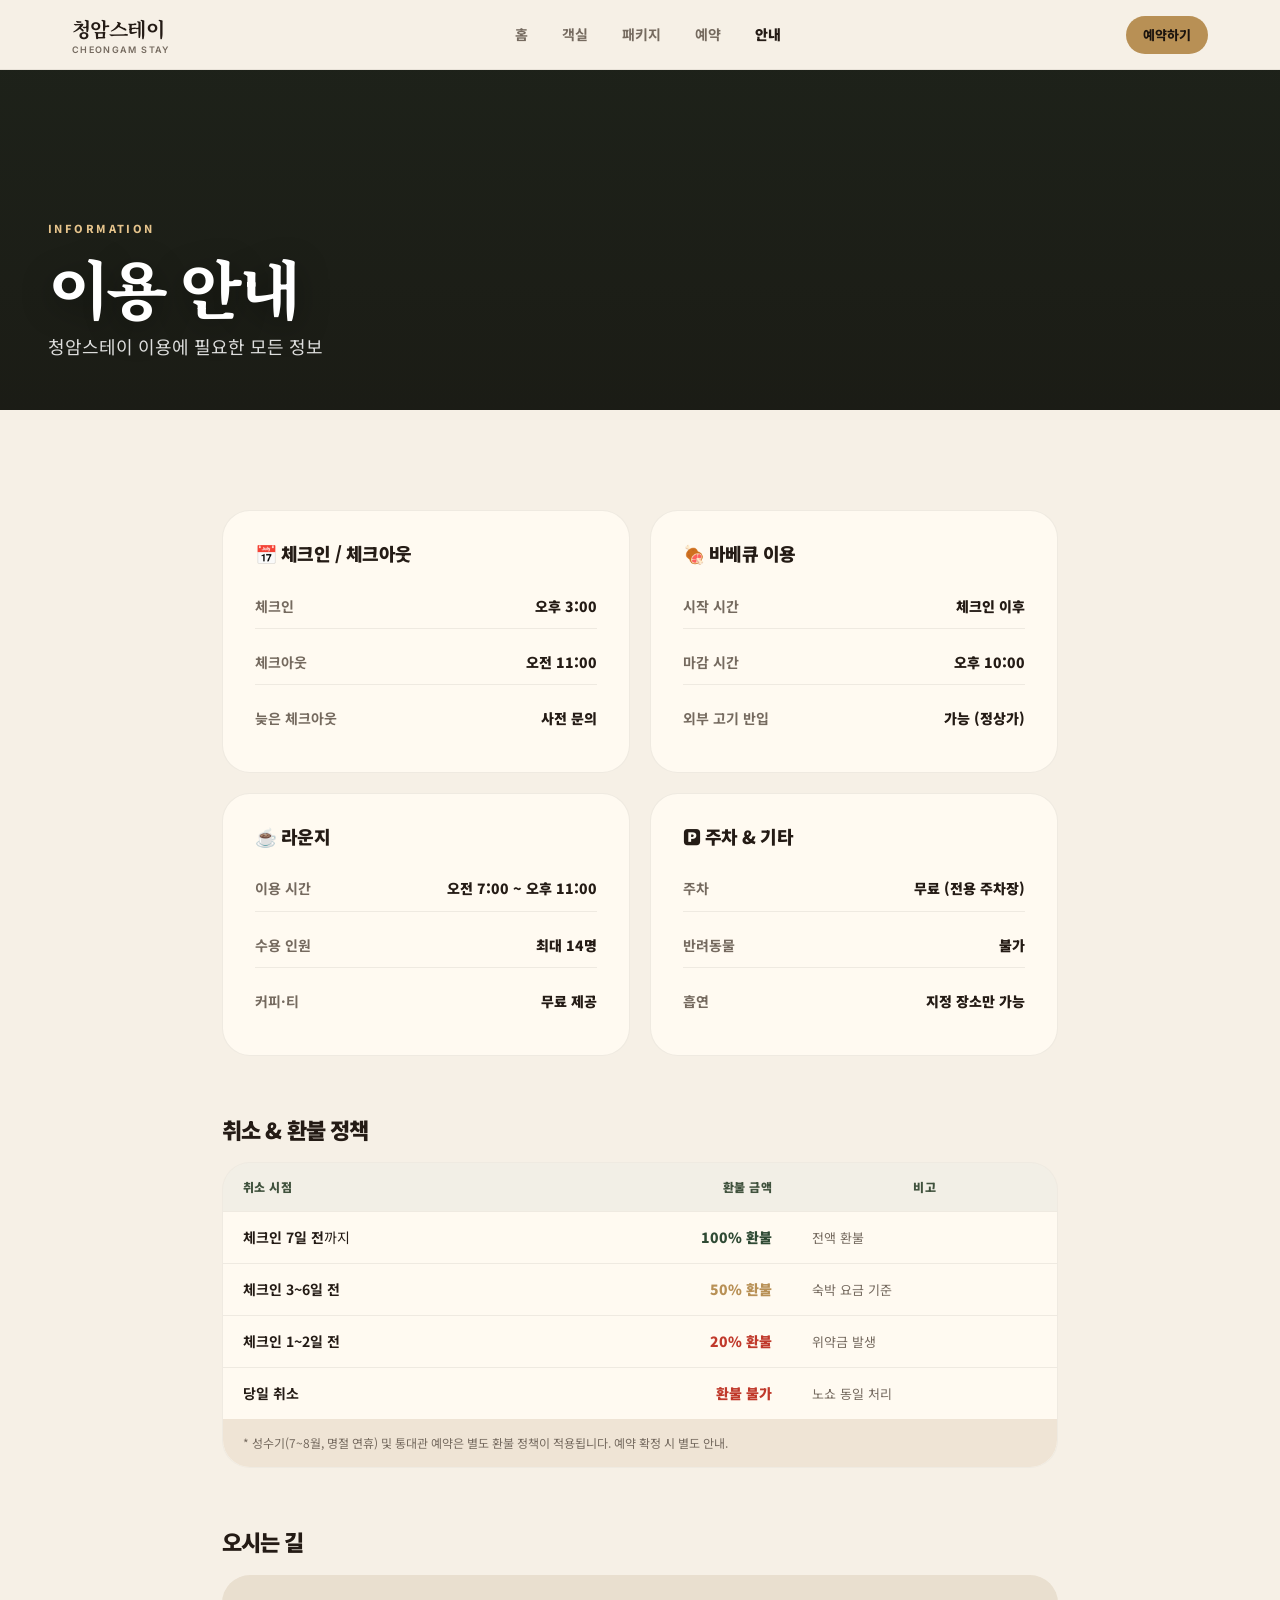
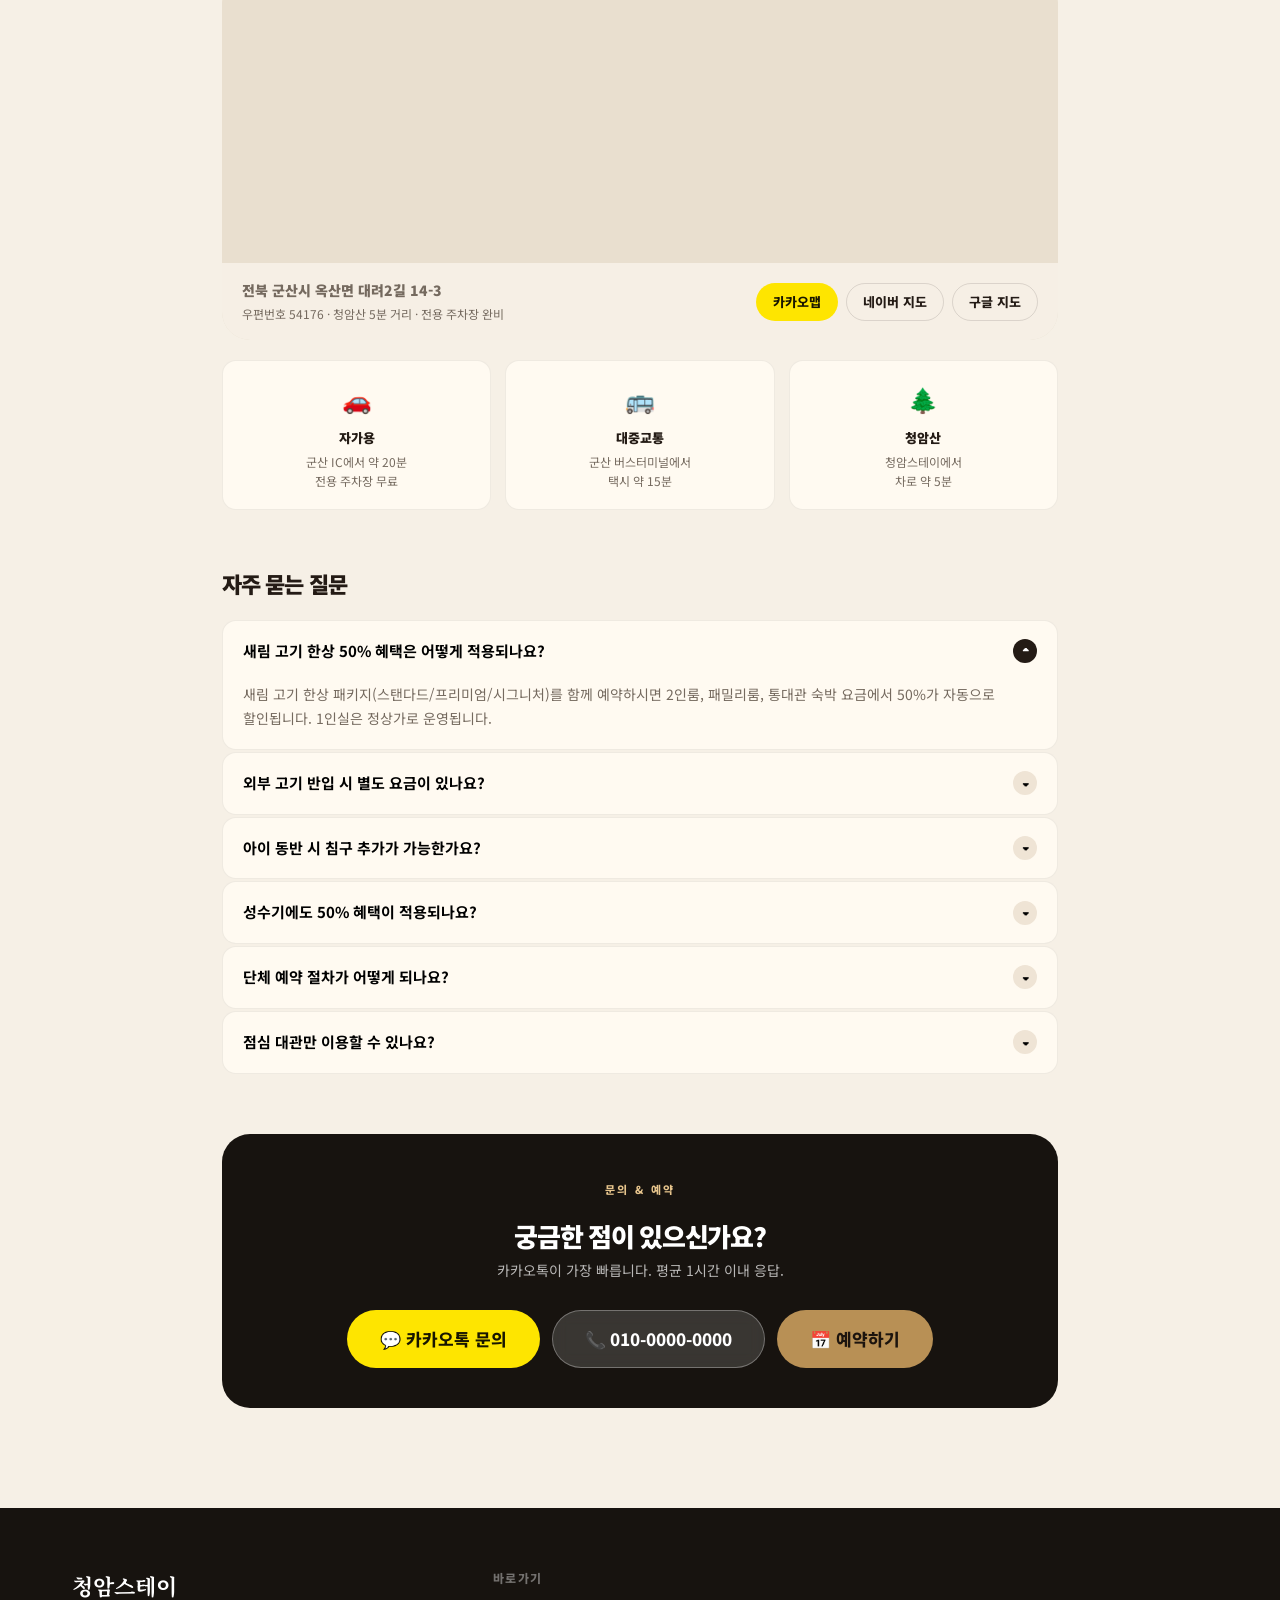
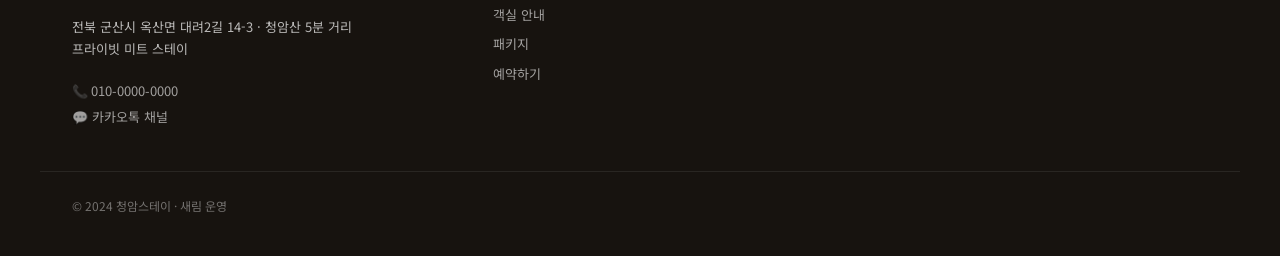
==== commit d9fae58d: "feat: 카카오 오픈채팅 링크 + 실제 주소 반영 - 카카오 문의 링크: https://open.kakao.com/o/ghExKyui 로 일괄 교체 - 주소: 전북 군산시 옥산면" ====
--- a/about.html
+++ b/about.html
@@ -174,23 +174,21 @@
       <h2 style="font-size:22px;font-weight:900;letter-spacing:-.04em;margin-bottom:20px">오시는 길</h2>
 
       <div class="map-placeholder">
-        <!-- 실제 서비스 시 구글 지도 또는 카카오 지도 iframe으로 교체 -->
         <iframe
-          src="https://www.google.com/maps/embed?pb=!1m18!1m12!1m3!1d3177.000!2d126.73!3d35.96!2m3!1f0!2f0!3f0!3m2!1i1024!2i768!4f13.1!3m3!1m2!1s0x0%3A0x0!2z6rSR7KCc7Iqk7Yq4!5e0!3m2!1sko!2skr!4v0000000000"
+          src="https://maps.google.com/maps?q=%EC%A0%84%EB%B6%81%20%EA%B5%B0%EC%82%B0%EC%8B%9C%20%EC%98%A5%EC%82%B0%EB%A9%B4%20%EB%8C%80%EB%A0%A42%EA%B8%B8%2014-3&t=&z=16&ie=UTF8&iwloc=&output=embed"
           allowfullscreen=""
           loading="lazy"
-          title="청암스테이 위치"
-          style="opacity:0.8"
-          onerror="this.parentElement.innerHTML='<div style=\'padding:40px;text-align:center\'><div style=\'font-size:40px;margin-bottom:12px\'>📍</div><div style=\'font-size:16px;font-weight:700\'>전북 군산시 옥산면 옥산리</div><div style=\'font-size:13px;color:var(--muted);margin-top:6px\'>청암산 5분 거리</div></div>'"
+          title="청암스테이 위치 - 전북 군산시 옥산면 대려2길 14-3"
         ></iframe>
-        <div style="position:absolute;bottom:0;left:0;right:0;background:rgba(246,240,230,.95);padding:16px 20px;display:flex;justify-content:space-between;align-items:center;flex-wrap:wrap;gap:10px">
+        <div style="position:absolute;bottom:0;left:0;right:0;background:rgba(246,240,230,.96);padding:16px 20px;display:flex;justify-content:space-between;align-items:center;flex-wrap:wrap;gap:10px">
           <div>
-            <div style="font-size:14px;font-weight:900">전북 군산시 옥산면 옥산리</div>
-            <div style="font-size:12px;color:var(--muted);margin-top:2px">청암산 5분 거리 · 전용 주차장 완비</div>
+            <div style="font-size:14px;font-weight:900">전북 군산시 옥산면 대려2길 14-3</div>
+            <div style="font-size:12px;color:var(--muted);margin-top:2px">우편번호 54176 · 청암산 5분 거리 · 전용 주차장 완비</div>
           </div>
           <div style="display:flex;gap:8px">
-            <a href="https://map.kakao.com" target="_blank" rel="noopener" class="btn btn-kakao btn-sm">카카오맵</a>
-            <a href="https://naver.me" target="_blank" rel="noopener" class="btn btn-outline btn-sm">네이버 지도</a>
+            <a href="https://map.kakao.com/link/search/전북 군산시 옥산면 대려2길 14-3" target="_blank" rel="noopener" class="btn btn-kakao btn-sm">카카오맵</a>
+            <a href="https://map.naver.com/p/search/전북%20군산시%20옥산면%20대려2길%2014-3" target="_blank" rel="noopener" class="btn btn-outline btn-sm">네이버 지도</a>
+            <a href="https://maps.google.com/?q=전북+군산시+옥산면+대려2길+14-3" target="_blank" rel="noopener" class="btn btn-outline btn-sm">구글 지도</a>
           </div>
         </div>
       </div>
@@ -251,7 +249,7 @@
       <h2 style="font-size:26px;font-weight:900;letter-spacing:-.05em;margin:12px 0 8px">궁금한 점이 있으신가요?</h2>
       <p style="color:rgba(255,255,255,.7);font-size:14px;margin-bottom:28px">카카오톡이 가장 빠릅니다. 평균 1시간 이내 응답.</p>
       <div style="display:flex;gap:12px;justify-content:center;flex-wrap:wrap">
-        <a href="https://pf.kakao.com" target="_blank" rel="noopener" class="btn btn-kakao btn-lg">💬 카카오톡 문의</a>
+        <a href="https://open.kakao.com/o/ghExKyui" target="_blank" rel="noopener" class="btn btn-kakao btn-lg">💬 카카오톡 문의</a>
         <a href="tel:010-0000-0000" class="btn btn-ghost btn-lg">📞 010-0000-0000</a>
         <a href="reservation.html" class="btn btn-gold btn-lg">📅 예약하기</a>
       </div>
@@ -264,10 +262,10 @@
   <div class="footer-inner">
     <div class="footer-brand">
       <div class="footer-logo">청암스테이</div>
-      <p class="footer-desc">전북 군산 옥산리 · 청암산 5분 거리<br/>프라이빗 미트 스테이</p>
+      <p class="footer-desc">전북 군산시 옥산면 대려2길 14-3 · 청암산 5분 거리<br/>프라이빗 미트 스테이</p>
       <div class="footer-contact">
         <a href="tel:010-0000-0000">📞 010-0000-0000</a>
-        <a href="https://pf.kakao.com" target="_blank">💬 카카오톡 채널</a>
+        <a href="https://open.kakao.com/o/ghExKyui" target="_blank">💬 카카오톡 채널</a>
       </div>
     </div>
     <div>
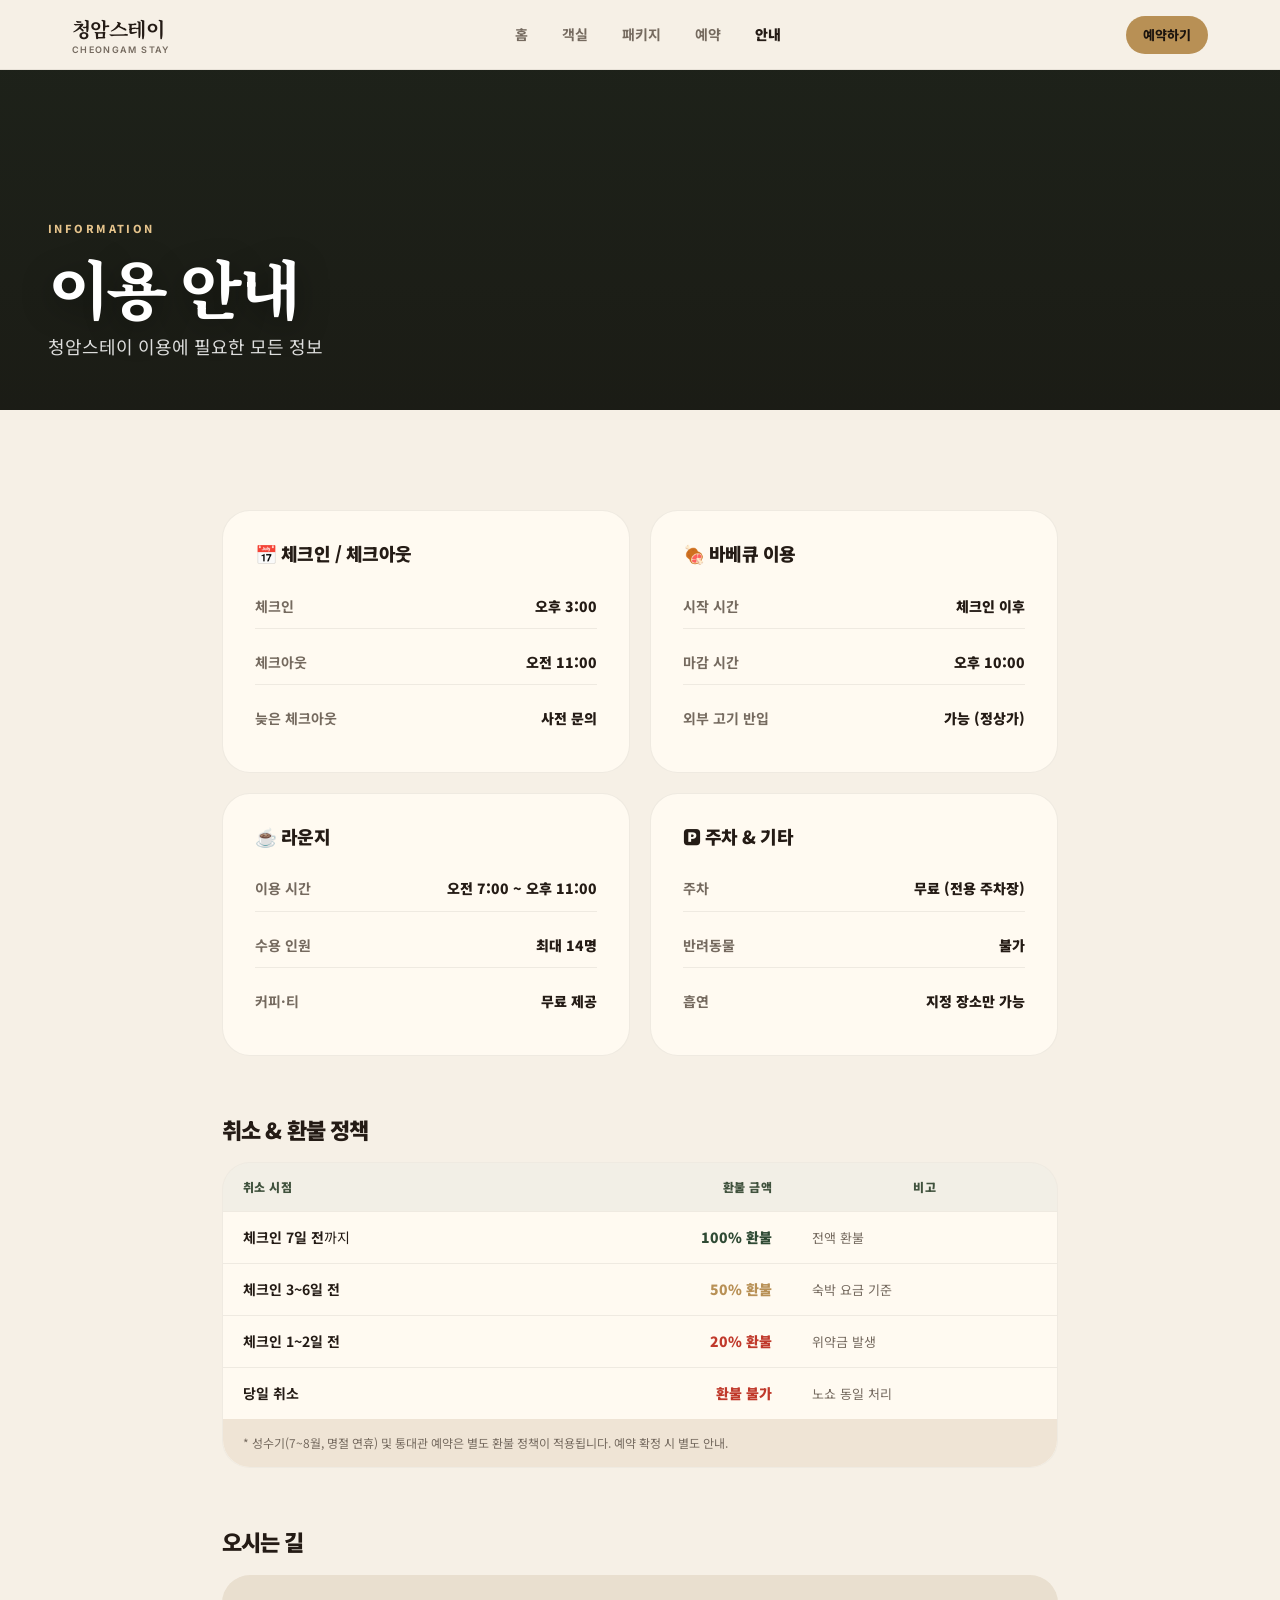
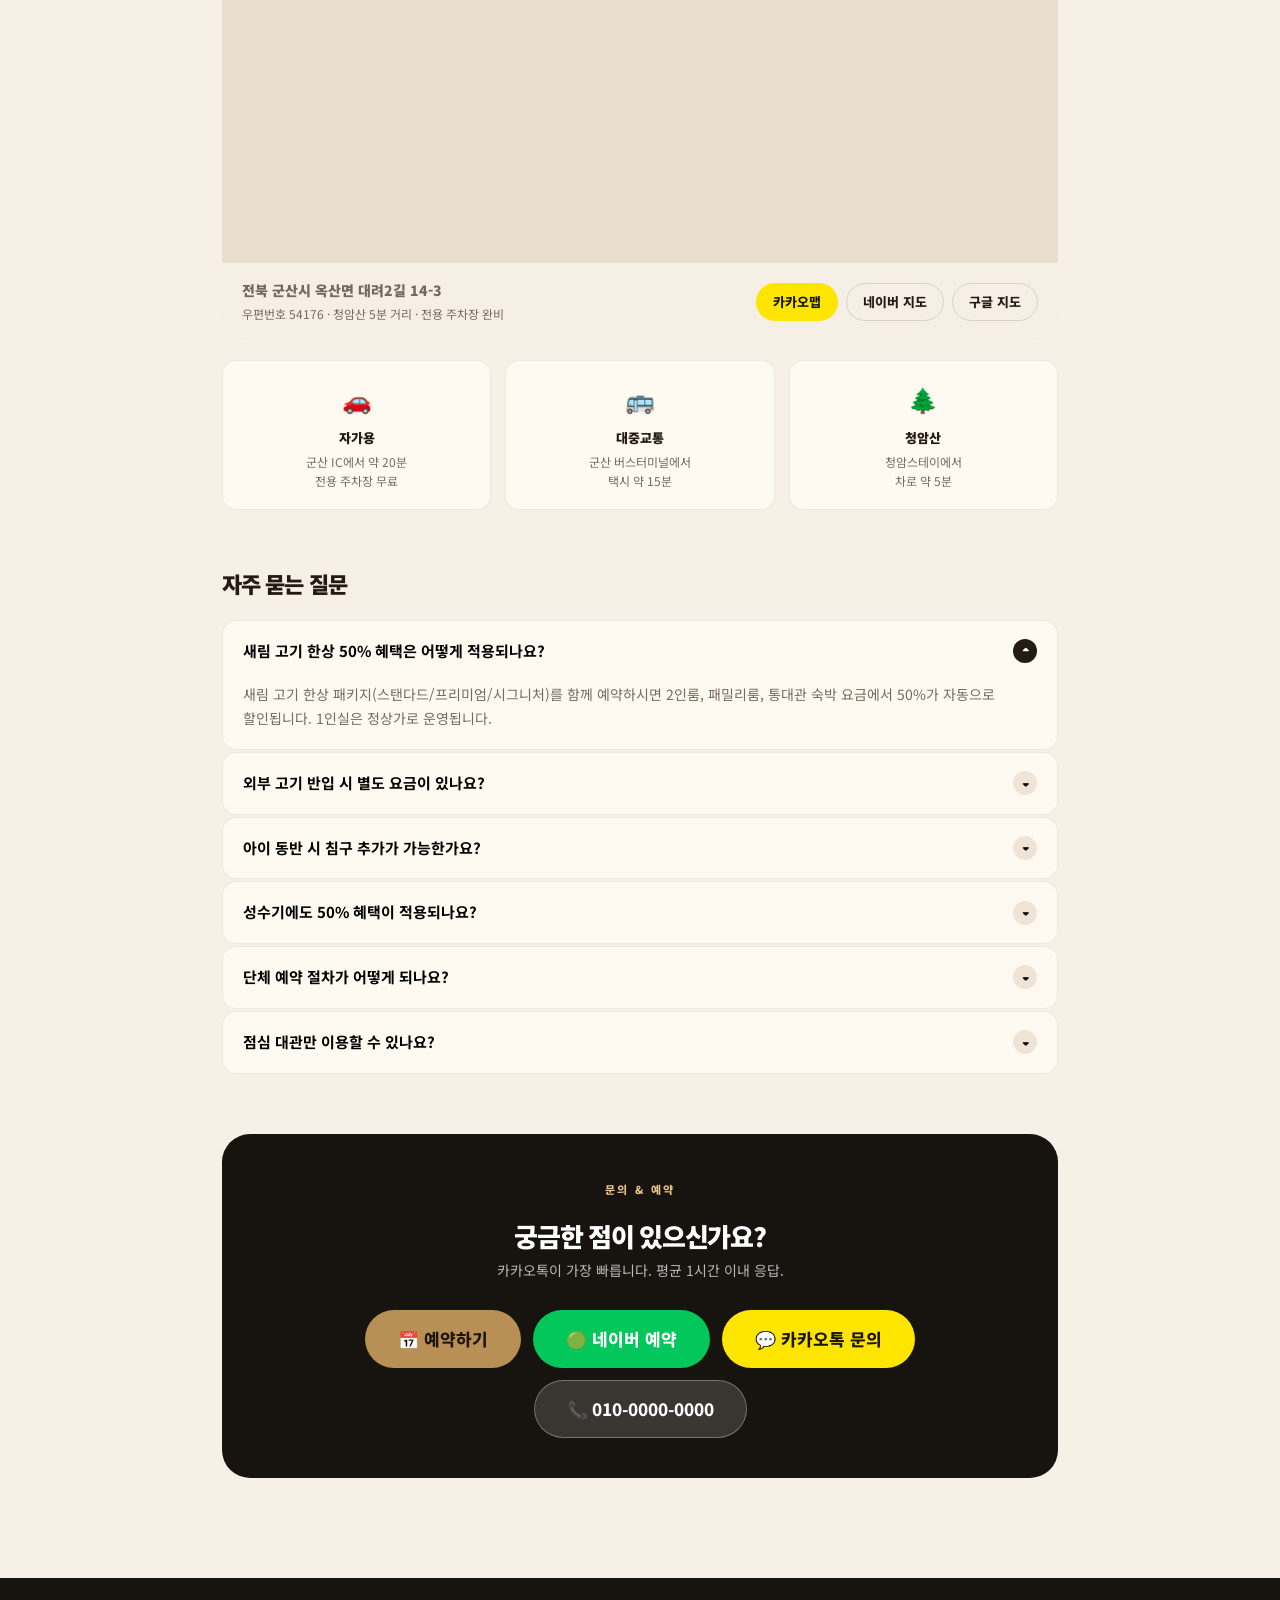
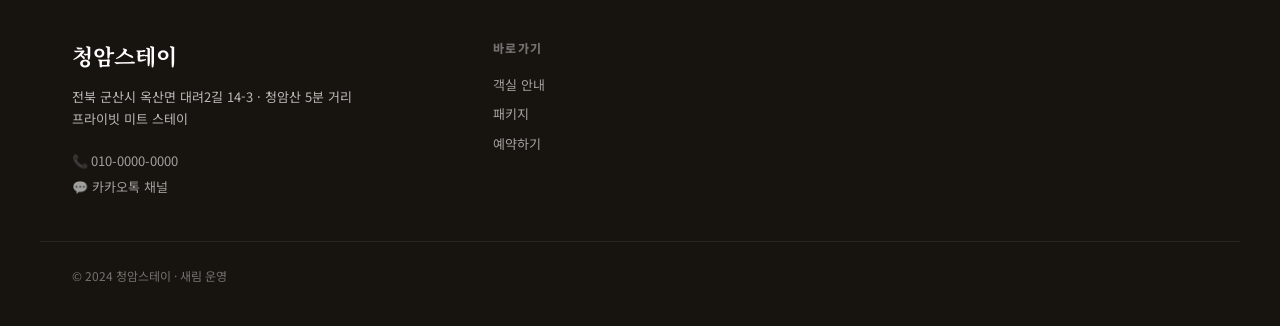
==== commit 08f533aa: "feat: 네이버 예약 바로가기 버튼 추가 - 메인 페이지 최종 CTA - about.html 문의 섹션 - reservation.html 예약 카드 - room-detail.ht" ====
--- a/about.html
+++ b/about.html
@@ -249,9 +249,10 @@
       <h2 style="font-size:26px;font-weight:900;letter-spacing:-.05em;margin:12px 0 8px">궁금한 점이 있으신가요?</h2>
       <p style="color:rgba(255,255,255,.7);font-size:14px;margin-bottom:28px">카카오톡이 가장 빠릅니다. 평균 1시간 이내 응답.</p>
       <div style="display:flex;gap:12px;justify-content:center;flex-wrap:wrap">
+        <a href="reservation.html" class="btn btn-gold btn-lg">📅 예약하기</a>
+        <a href="https://booking.naver.com/" target="_blank" rel="noopener" class="btn btn-naver btn-lg">🟢 네이버 예약</a>
         <a href="https://open.kakao.com/o/ghExKyui" target="_blank" rel="noopener" class="btn btn-kakao btn-lg">💬 카카오톡 문의</a>
         <a href="tel:010-0000-0000" class="btn btn-ghost btn-lg">📞 010-0000-0000</a>
-        <a href="reservation.html" class="btn btn-gold btn-lg">📅 예약하기</a>
       </div>
     </div>
 
--- a/css/style.css
+++ b/css/style.css
@@ -193,6 +193,9 @@
 .btn-kakao { background: #FEE500; color: #181600; }
 .btn-kakao:hover { background: #ffd900; }
 
+.btn-naver { background: #03C75A; color: #fff; }
+.btn-naver:hover { background: #02b350; }
+
 /* ============================================================
    NAVIGATION
    ============================================================ */
